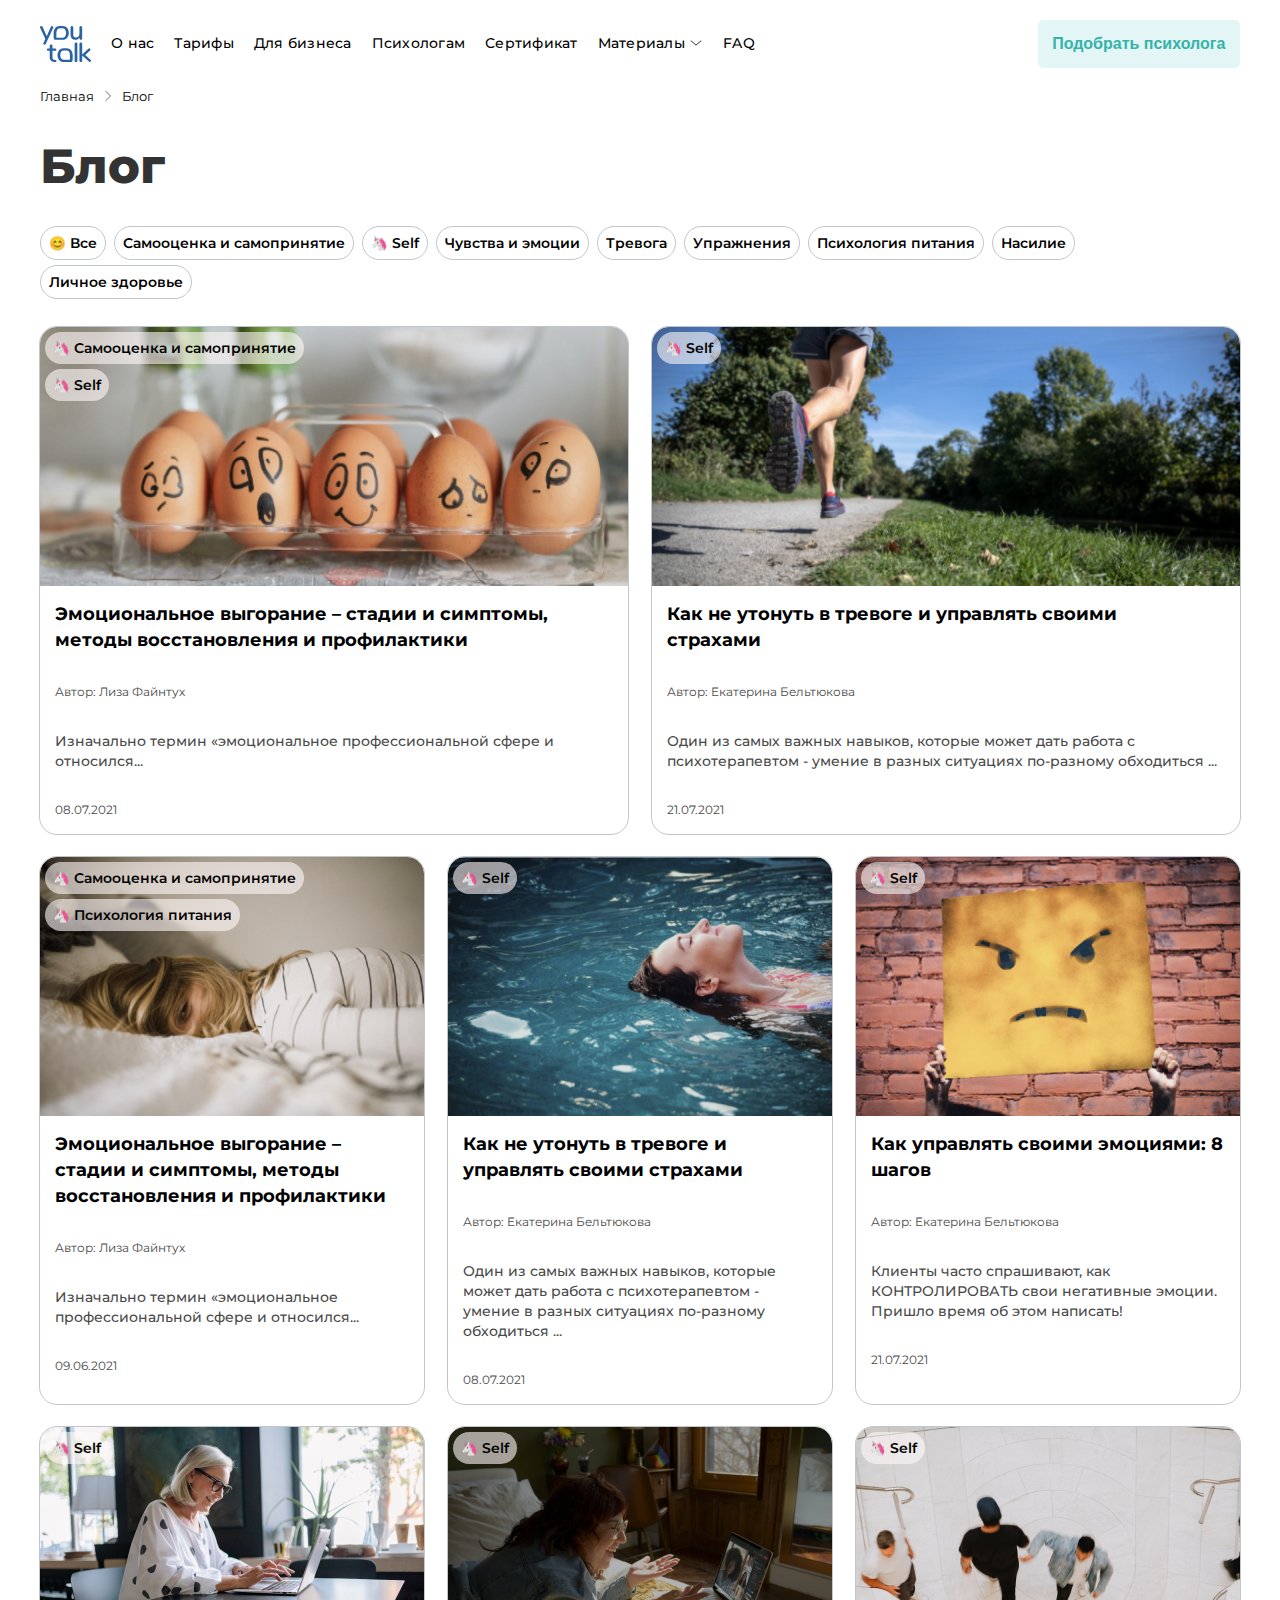
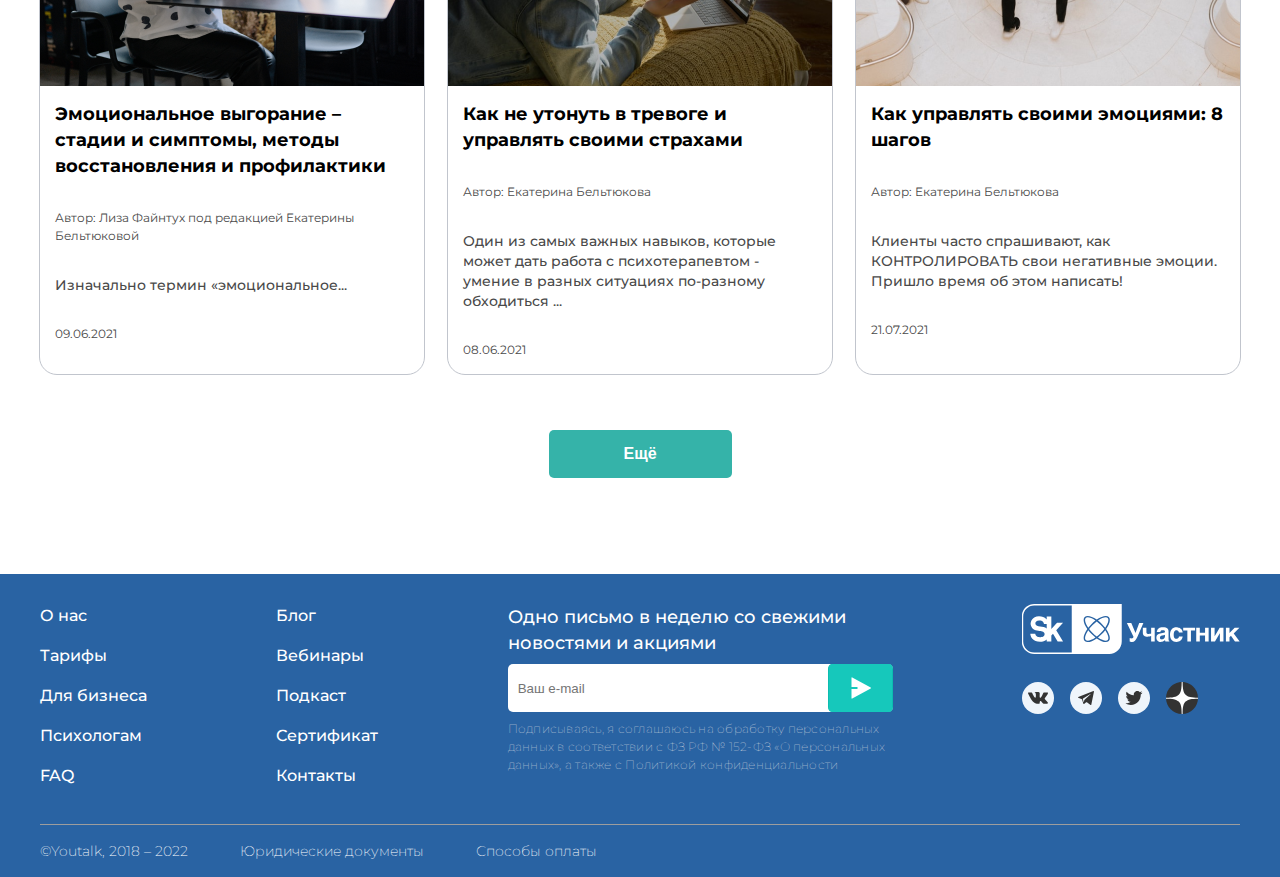
==== index.html @ 857fe553 "first commit" ====
<!DOCTYPE html>
<html lang="ru">

<head>
	<meta charset="UTF-8">
	<meta name="viewport" content="width=device-width, initial-scale=1.0">
	<link
		href="https://fonts.googleapis.com/css?family=Montserrat:regular,500,600,700,800,900,italic&display=swap&subset=cyrillic-ext"
		rel="stylesheet" />
	<link href="https://fonts.googleapis.com/css?family=Open+Sans:regular" rel="stylesheet" />
	<link rel="stylesheet" href="Css/Style_youtalk.css">
	<title>Блог</title>
</head>

<body>
	<header class="header">
		<div class="container">
			<div class="header__inner">
				<div class="header__conteiner-logo-menu">
					<div class="header__logo"><a href="#"><img src="Img/Blog/Header-logo/youtalk-logo.svg" alt="#"></a>
					</div>

					<nav class="menu">
						<ul class="menu__list">
							<li class="menu__item">
								<a class="menu__link" href="#">О нас</a>
							</li>
							<li class="menu__item">
								<a class="menu__link" href="#">Тарифы</a>
							</li>
							<li class="menu__item">
								<a class="menu__link" href="#">Для бизнеса</a>
							</li>
							<li class="menu__item">
								<a class="menu__link" href="#">Психологам</a>
							</li>
							<li class="menu__item">
								<a class="menu__link" href="#">Сертификат</a>
							</li>
							<li class="menu__item"><a class="menu__link" href="#">Материалы</a>
								<img class="menu__item-arrow" src="Img/Blog/Header-logo/Arrow-materials.svg" alt="arrow down">
							</li>
							<li class="menu__item">
								<a class="menur__link" href="#">FAQ</a>
							</li>
						</ul>
					</nav>
				</div>
				<button type="custom-button" class="header__btn">Подобрать психолога</button>


				<div class="burger-menu">
					<input id="menu__toggle" type="checkbox" />
					<label class="burger-menu__btn" for="menu__toggle">
						<span></span>
					</label>

					<ul class="burger-menu__box">
						<li>
							<a class="burger-menu__item" href="#">О нас</a>
						</li>
						<li>
							<a class="burger-menu__item" href="#">Тарифы</a>
						</li>
						<li>
							<a class="burger-menu__item" href="#">Для бизнеса</a>
						</li>
						<li>
							<a class="burger-menu__item" href="#">Психологам</a>
						</li>
						<li>
							<a class="burger-menu__item" href="#">Сертификат</a>
						</li>
						<li>
							<a class="burger-menu__item" href="#">Материалы</a>
						</li>
						<li>
							<a class="burger-menu__item" href="#">FAQ</a>
						</li>
					</ul>
				</div>
			</div>
		</div>
	</header>

	<main class="main">
		<div class="container">
			<div class="breadcrumbs">
				<a href="#">Главная</a>
				<img src="Img/Blog/Header-logo/Arrow_vertical.svg" alt="arrow right">
				<a href="/blog">Блог</a>
			</div>

			<h1 class="main__title">Блог</h1>

			<div class="filter">
				<ul class="filter__list">
					<li class="filter__item"><a href="#">&#128522; Все</a>
					</li>
					<li class="filter__item"><a href="#">Самооценка и самопринятие</a>
					</li>
					<li class="filter__item"><a href="#">&#129412; Self</a>
					</li>
					<li class="filter__item"><a href="#">Чувства и эмоции</a>
					</li>
					<li class="filter__item"><a href="#">Тревога</a>
					</li>
					<li class="filter__item"><a href="#">Упражнения</a>
					</li>
					<li class="filter__item"><a href="#">Психология питания</a>
					</li>
					<li class="filter__item"><a href="#">Насилие</a>
					</li>
					<li class="filter__item"><a href="#">Личное здоровье</a>
					</li>
				</ul>
			</div>

			<section class="content__section">
				<div class="content__article">
					<a href="./Article.html">
						<img class="content__article-img" src="Img/Blog/Main-lmgs/Eggs.png" alt="иллюстрация">
						<div class="content__article-filter-block">
							<p class="content__article-filter">&#129412; Самооценка и самопринятие</p>
							<p class="content__article-filter">&#129412; Self</p>
						</div>
						<p class="content__article-title">Эмоциональное выгорание – стадии и симптомы, методы восстановления и
							профилактики</p>
						<p class="content__article-autor">Автор: Лиза Файнтух</p>
						<p class="content__article-about">Изначально термин «эмоциональное профессиональной сфере и
							относился...</p>
						<p class="content__article-data">08.07.2021</p>
					</a>
				</div>

				<div class="content__article">
					<a href="./Article.html">
						<img class="content__article-img" src="Img/Blog/Main-lmgs/Running.png" alt="иллюстрация">
						<p class="content__article-single-filter">&#129412; Self</p>
						<p class="content__article-title">Как не утонуть в тревоге и управлять своими страхами</p>
						<p class="content__article-autor">Автор: Екатерина Бельтюкова</p>
						<p class="content__article-about">Один из самых важных навыков, которые может дать работа с
							психотерапевтом - умение в разных ситуациях по-разному обходиться ...</p>
						<p class="content__article-data">21.07.2021</p>
					</a>
				</div>

				<div class="content__article small-block">
					<a href="./Article.html">
						<img class="content__article-img" src="Img/Blog/Main-lmgs/Stressed.png" alt="иллюстрация">
						<div class="content__article-filter-block">
							<p class="content__article-filter">&#129412; Самооценка и самопринятие</p>
							<p class="content__article-filter">&#129412; Психология питания</p>
						</div>
						<p class="content__article-title">Эмоциональное выгорание – стадии и симптомы, методы восстановления и
							профилактики</p>
						<p class="content__article-autor">Автор: Лиза Файнтух</p>
						<p class="content__article-about">Изначально термин «эмоциональное профессиональной сфере и
							относился...</p>
						<p class="content__article-data">09.06.2021</p>
					</a>
				</div>

				<div class="content__article small-block">
					<a href="./Article.html">
						<img class="content__article-img" src="Img/Blog/Main-lmgs/Swimming.png" alt="иллюстрация">
						<p class="content__article-single-filter">&#129412; Self</p>
						<p class="content__article-title">Как не утонуть в тревоге и управлять своими страхами</p>
						<p class="content__article-autor">Автор: Екатерина Бельтюкова</p>
						<p class="content__article-about">Один из самых важных навыков, которые может дать работа с
							психотерапевтом - умение в разных ситуациях по-разному обходиться ...</p>
						<p class="content__article-data">08.07.2021</p>
					</a>
				</div>

				<div class="content__article small-block">
					<a href="./Article.html">
						<img class="content__article-img" src="Img/Blog/Main-lmgs/Angry.png" alt="иллюстрация">
						<p class="content__article-single-filter">&#129412; Self</p>
						<p class="content__article-title">Как управлять своими эмоциями: 8 шагов</p>
						<p class="content__article-autor">Автор: Екатерина Бельтюкова</p>
						<p class="content__article-about">Клиенты часто спрашивают, как КОНТРОЛИРОВАТЬ свои негативные эмоции.
							Пришло время об этом написать!</p>
						<p class="content__article-data">21.07.2021</p>
					</a>
				</div>

				<div class="content__article small-block">
					<a href="./Article.html">
						<img class="content__article-img" src="Img/Blog/Main-lmgs/Woman-laptop1.png" alt="иллюстрация">
						<p class="content__article-single-filter">&#129412; Self</p>
						<p class="content__article-title">Эмоциональное выгорание – стадии и симптомы, методы восстановления и
							профилактики</p>
						<p class="content__article-autor">Автор: Лиза Файнтух под редакцией Екатерины Бельтюковой</p>
						<p class="content__article-about">Изначально термин «эмоциональное...</p>
						<p class="content__article-data">09.06.2021</p>
					</a>
				</div>

				<div class="content__article small-block">
					<a href="./Article.html">
						<img class="content__article-img" src="Img/Blog/Main-lmgs/Woman-laptop-2.png" alt="иллюстрация">
						<p class="content__article-single-filter">&#129412; Self</p>
						<p class="content__article-title">Как не утонуть в тревоге и управлять своими страхами</p>
						<p class="content__article-autor">Автор: Екатерина Бельтюкова</p>
						<p class="content__article-about">Один из самых важных навыков, которые может дать работа с
							психотерапевтом - умение в разных ситуациях по-разному обходиться ...</p>
						<p class="content__article-data">08.06.2021</p>
					</a>
				</div>

				<div class="content__article small-block">
					<a href="./Article.html">
						<img class="content__article-img" src="Img/Blog/Main-lmgs/Walking.ppl.png" alt="иллюстрация">
						<p class="content__article-single-filter">&#129412; Self</p>
						<p class="content__article-title">Как управлять своими эмоциями: 8 шагов</p>
						<p class="content__article-autor">Автор: Екатерина Бельтюкова</p>
						<p class="content__article-about">Клиенты часто спрашивают, как КОНТРОЛИРОВАТЬ свои негативные эмоции.
							Пришло время об этом написать!</p>
						<p class="content__article-data">21.07.2021</p>
					</a>
				</div>
			</section>
			<div class="main__btn">
				<button class="main__btn-more" type="button">Ещё</button>
			</div>
		</div>
	</main>

	<footer class="footer">
		<div class="conteiner">
			<div class="footer__menu">
				<ul class="footer__list">
					<li class="footer__item">
						<a class="footer__link footer__link-about" href="#">О нас</a>
					</li>
					<li class="footer__item">
						<a class="footer__link footer__link-tariffs" href="#">Тарифы</a>
					</li>
					<li class="footer__item">
						<a class="footer__link footer__link-business" href="#">Для бизнеса</a>
					</li>
					<li class="footer__item">
						<a class="footer__link footer__link-psychologists"" href=" #">Психологам</a>
					</li>
					<li class="footer__item">
						<a class="footer__link footer__link-faq" href="#">FAQ</a>
					</li>
				</ul>

				<ul class="footer__list">
					<li class="footer__item">
						<a class="footer__link footer__link-blog" href="#">Блог</a>
					</li>
					<li class="footer__item">
						<a class="footer__link footer__link-vebinars" href="#">Вебинары</a>
					</li>
					<li class="footer__item">
						<a class="footer__link footer__link-podcast" href="#">Подкаст</a>
					</li>
					<li class="footer__item">
						<a class="footer__link footer__link-certificate" href="#">Сертификат</a>
					</li>
					<li class="footer__item">
						<a class="footer__link footer__link-contacts" href="#">Контакты</a>
					</li>
				</ul>

				<div class="footer__form">
					<div class="footer__form-title">Одно письмо в неделю со свежими новостями и акциями</div>
					<form class="footer__email-confirm" onsubmit="alert('Ваша подписка оформлена')">
						<input class="footer__email-input" type="text" placeholder="Ваш e-mail">
						<button type="submit" class="footer__subscribe-button"><img src="Img/Blog/Footer-logos/sentmail.svg"
								alt=""></button>
					</form>
					<div class="footer__form-policy">Подписываясь, я соглашаюсь на обработку персональных данных в
						соответствии с ФЗ РФ № 152-ФЗ «О персональных данных», а также с Политикой конфиденциальности
					</div>
				</div>

				<div class="footer-menu__logo-link">
					<div class="footer-menu__link-sk">
						<a href="http://sk.ru" target="_blank"><img src="Img/Blog/Footer-logos/Sk-logo.svg" alt="logo Sk"
								href="http://sk.ru" target="_blank"><img class="footer-menu__sk-inscription"
								src="Img/Blog/Footer-logos/skУЧАСТНИК.svg" alt="logo Sk">
						</a>
					</div>

					<ul class="footer-menu__social">
						<li>
							<a class="footer-menu__social-item" href="http://vk.ru" target="_blank"><img
									src="Img/Blog/Footer-logos/vk-logo.svg" alt="logo vk"></a>
						</li>
						<li>
							<a class="footer-menu__social-item" href="https://web.telegram.org/k/" target="_blank"><img
									src="Img/Blog/Footer-logos/telegram-logo.svg" alt="logo tg"></a>
						</li>
						<li>
							<a class="footer-menu__social-item" href="http://twitter.com" target="_blank"><img
									src="Img/Blog/Footer-logos/twitter-logo.svg" alt="logo x"></a>
						</li>
						<li>
							<a class="footer-menu__social-item" href="https://dzen.ru" target="_blank"><img
									src="Img/Blog/Footer-logos/Onemore-logo.svg" alt="logo yandex"></a>
						</li>
					</ul>
				</div>
			</div>

			<div class="footer__bottom">
				<div class="footer__copyright-list">
					<span class="footer-copyright__item"><a href="http:/google.com">©Youtalk, 2018 – 2022</a></span>
					<span class="footer-copyright__item"><a href="http:/google.com">Юридические документы</a></span>
					<span class="footer-copyright__item"><a href="http:/google.com">Способы оплаты</a></span>
				</div>
			</div>
		</div>
		</div>
	</footer>
</body>

</html>
---- Css/Style_youtalk.css ----
*,
*::before,
*::after {
	padding: 0;
	margin: 0;
	border: 0;
	box-sizing: border-box;
}

a {
	text-decoration: none;
}

ul,
ol,
li {
	list-style: none;
}

img {
	vertical-align: top;
}

h1,
h2,
h3,
h4,
h5,
h6 {
	font-weight: inherit;
	font-size: inherit;
}

a {
	color: rgb(0, 0, 0);
	text-decoration: none;
}

a:hover {
	color: rgb(86, 86, 86);
	/* Цвет гиперссылок при наведении */
}

a:active {
	color: #333333;
	/* Цвет гиперссылок после нажатия */
}

html,
body {
	margin: 0;
	padding: 0;
	width: 100%;
	color: #333333;
	font-weight: 500;
	line-height: 24px;
	font-family: Montserrat;
	font-size: 16px;
}

.container {
	max-width: 1230px;
	padding: 0px 15px;
	margin: 0 auto;
}

/*___________________________________________HEADER____________________________________________*/
.header__conteiner-logo-menu {
	display: flex;
	flex-direction: row;
	align-items: center;
	width: 95%;
}

.header__inner {
	display: flex;
	justify-content: space-between;
	align-items: center;
	padding-top: 20px;
}

.menu__list {
	display: flex;
	flex-direction: row;
	flex-wrap: no wrap;
	font-size: 14px;
	font-weight: 500;
	letter-spacing: 0.25px;
	line-height: 114%;
	white-space: nowrap;
	margin-left: 20px;
}

.menu__item:not(:last-child) {
	margin-right: 20px;
}

.header__btn {
	display: flex;
	align-items: center;
	justify-content: center;
	font-size: 16px;
	padding: 5px;
	background-color: #E3F5F5;
	color: #35B3A9;
	cursor: pointer;
	font-weight: 700;
	width: 230px;
	height: 48px;
	border-radius: 5px;
}

.header__btn:hover {
	color: #dafffb;
	background-color: #35B3A9;
	transition: 0.3s;
}

#menu__toggle {
	opacity: 0;
}

.burger-menu__btn {
	display: flex;
	align-items: center;
	position: sticky;
	top: 20px;
	right: 20px;
	width: 26px;
	height: 26px;
	cursor: pointer;
	z-index: 1;
}

.burger-menu__btn>span,
.burger-menu__btn>span::before,
.burger-menu__btn>span::after {
	position: absolute;
	top: 0;
	right: 0;
	width: 100%;
	height: 2px;
	background-color: #35B3A9;
	transition: 0.2s;
}

.burger-menu__btn>span::before {
	content: '';
	top: -8px;
}

.burger-menu__btn>span::after {
	content: '';
	top: 8px;
}

.hamburger-menu {
	position: absolute;
	top: 0;
	right: 0;
}

.burger-menu__box {
	display: flex;
	flex-direction: column;
	height: 380px;
	width: 345px;
	position: absolute;
	visibility: hidden;
	top: 25px;
	right: 0;
	background-color: #fafafa;
}

.burger-menu__item {
	margin: 10px;
}

.burger-menu__item {
	display: block;
	padding: 5px 5px;
	color: #000000;
	font-size: 20px;
	font-weight: 600;
	text-decoration: none;
}

.burger-menu__item:hover {
	background-color: #CFD8DC;
}

#menu__toggle:checked~.burger-menu__btn>span {
	transform: rotate(45deg);
}

#menu__toggle:checked~.burger-menu__btn>span::before {
	top: 0;
	transform: rotate(0);
}

#menu__toggle:checked~.burger-menu__btn>span::after {
	top: 0;
	transform: rotate(90deg);
}

#menu__toggle:checked~.burger-menu__box {
	visibility: visible;
}

/*_______________________________________MAIN ARTICLE________________________________________________*/
.background {
	background-image: url(../Img/Article/Main/Circle-pink-center.png), url(../Img/Article/Main/Circle-pink-bottom.png), url(../Img/Article/Main/Vector1.png);
	background-repeat: no-repeat, no-repeat, no-repeat;
	background-position: center right -470px, bottom 190px right -170px, bottom;
	background-size: auto, auto, 100%;
}

.content {
	display: flex;
	justify-content: space-between;
}

.article {
	width: 60%;
}

.article__info {
	font-size: 14px;
	font-weight: 500;
	color: #494949;
	margin-bottom: 15px;
}

.light-blue {
	color: #3289e5;
}

.article__section-text {
	margin-bottom: 15px;
}

.article__photo {
	margin-bottom: 15px;
	max-width: 100%;
	max-height: 100%;
}

.article__photo-small {
	margin-bottom: 15px;
	max-width: 100%;
	max-height: 100%;
	padding-right: 15px;
}

.article__photo-verticale {
	margin-bottom: 15px;
	max-width: 100%;
	max-height: 100%;
}

.article__content {
	font-size: 16px;
	font-weight: 700;
	margin-bottom: 15px;
}

.article__content-list {
	margin-bottom: 15px;
}

.article__content-list>li {
	text-decoration: underline;
	line-height: 24px;
	list-style: disc;
	margin-left: 20px;
	padding-bottom: 10px;
	text-underline-offset: 2.5px;
	cursor: pointer;
}

li::marker {
	color: #35B3A9;
	font-size: 20px;
}

ul.article__content-list-subheadings {
	list-style: none;
	padding: 0;
}

.article__content-list-subheadings {
	line-height: 24px;
	margin-left: 20px;
}

.article__section-title {
	font-size: 24px;
	font-weight: 700;
	margin-bottom: 15px;
}

.article__section-quote {
	background-color: #f0f6fe;
	border-radius: 15px;
	padding: 20px 20px;
	font-style: italic;
	background-image: url(../Img/Article/Main/Quots.png);
	background-repeat: no-repeat;
	background-size: auto;
	background-position: 3% 7%;
	margin-bottom: 15px;
}

.article__section-quote-text {
	margin-bottom: 15px;
}

.article__section-quote-autor {
	font-weight: 700;
	font-style: normal;
}

.article__section-list {
	margin-bottom: 15px;
}

.article__photo-description {
	font-size: 14px;
	color: #919191;
	line-height: 20px;
	margin-bottom: 15px;
}

.italic {
	background-image: url(../Img/Article/Main/Pink-circle-text.png);
	background-repeat: no-repeat;
	background-position: center;
	margin-bottom: 15px;
}

.italic-text {
	display: flex;
	text-align: center;
	font-style: italic;
	padding: 50px;
}

.block {
	display: flex;
	flex-direction: row;
	margin-bottom: 15px;
}

.article__section-photo {
	margin-right: 20px;
}

.article__exercise {
	width: 100%;
	padding: 20px;
	margin-bottom: 15px;
	border-radius: 10px;
}

.yellow {
	background-color: #FEFAEC;
}

.article__exercise-title {
	font-weight: 700;
	font-size: 18px;
	margin-bottom: 10px;
}

.orange {
	background-color: #FFF3EB;
}

.block-vertical {
	display: flex;
	flex-direction: row;
	justify-content: space-between;
}

.article__section-decor {
	display: block;
	margin: 0 auto;
	margin-top: 5px;
	margin-bottom: 20px;
}

.green {
	background-color: #e5f7f5;
}

.article__section-filter {
	display: flex;
	flex-direction: row;
	flex-wrap: wrap;
	gap: 5px;
	color: #2963A3;
	font-size: 14px;
}

.servises {
	width: 24%;
	margin-top: 30px;
}

.servises__card {
	display: flex;
	flex-direction: column;
	align-items: center;
	justify-content: center;
	border-radius: 10px;
	height: auto;
	padding: 25px 25px;
	width: 100%;
	margin-bottom: 20px;
}

.qlick-service {
	background-color: #edf5fc;
	text-align: center;
}

.servises__card-img {
	max-width: 100%;
	height: auto;
}

.fixed-height {
	min-height: 100%;
}

.servises__card-title {
	margin-bottom: 15px;
	font-size: 20px;
	font-weight: 700;
	margin-top: 15px;
}

.psycologist {
	position: relative;
	border: 1.5px solid #dcdcdc;
}

.servises__card-filters {
	display: flex;
	flex-direction: column;
	position: absolute;
	top: 0;
	left: 0;
}

.first {
	background-color: #d6d6d651;
	border-radius: 10px;
	padding: 5px;
	margin: 10px;
	cursor: pointer;
}

.second {
	background-color: #d6d6d651;
	border-radius: 10px;
	width: fit-content;
	padding: 5px;
	margin: 10px;
	cursor: pointer;
}

.servises__card-filter-img {
	height: 19px;
}

.servises__card-dr-name {
	font-size: 20px;
	font-weight: 700;
	margin-bottom: 15px;
}

.servises__card-text-expirience {
	font-size: 14px;
	color: #919191;
	line-height: 20px;
	border-bottom: 1px solid #919191;
	margin-bottom: 15px;
}

.gift-care {
	height: 292px;
	background-image: url(../Img/Article/Services/Gift-care.png);
	background-repeat: no-repeat;
	background-position: center;
	background-size: cover;
	cursor: pointer;
}

.gift-care {
	filter: alpha (opacity=100%);
	opacity: 1;
	transition: 0.5s;
}

.gift-care:hover {
	filter: alpha (opacity=60%);
	opacity: 0.6;
	transition: 0.5s;
}

.servises__card.buy-sessions {
	display: flex;
	justify-content: flex-start;
}

.buy-sessions {
	display: flex;
	align-items: flex-start;
	padding: 25px;
	line-height: 25px;
	border: 1.5px solid #dcdcdc;
	background-image: url(../Img/Article/Services/Gift-vlue.png), url(../Img/Article/Services/Gift-red.png);
	background-repeat: no-repeat, no-repeat;
	background-size: auto, auto;
	background-position: right bottom, right bottom;
}

ul.article__section-list li {
	line-height: 24px;
	list-style: disc;
	margin-left: 20px;
}

ul.servises__card-list li {
	line-height: 24px;
	list-style: disc;
	margin-left: 20px;
}

.servises__card-price {
	font-size: 24px;
	font-weight: 700;
	padding-bottom: 20px;
}

.servises__card-buy-btn {
	background-color: #35B3A9;
	width: 55%;
	height: 48px;
	font-size: 16px;
	color: #ffffff;
	font-weight: 700;
	border-radius: 5px;
	cursor: pointer;
}

.servises__card-btn {
	background-color: #35B3A9;
	width: 85%;
	height: 48px;
	font-size: 16px;
	color: #ffffff;
	font-weight: 700;
	border-radius: 5px;
	cursor: pointer;
	margin-top: 15px;
}

.servises__card-btn:hover {
	color: #35B3A9;
	background-color: #aff1ec;
	transition: 0.3s;
}

.servises__card-buy-btn:hover {
	color: #35B3A9;
	background-color: #aff1ec;
	transition: 0.3s;
}

.main__bottom-conteiner {
	display: flex;
	flex-direction: row;
	justify-content: space-between;
	padding-bottom: 60px;
	border-top: 1px solid #cecece;
	max-width: 1200px;
	margin-top: 35px;
	min-height: 400px;
}

.main__bottom-content {
	width: 30%;
	height: 430px;
	display: flex;
	flex-direction: column;
	justify-content: space-evenly;
}

.main__bottom-content-title {
	font-size: 48px;
	line-height: 56px;
	margin-top: 30px;
	font-weight: 800;
}

.main__bottom-content-btn {
	background-color: #35B3A9;
	width: 60%;
	height: 48px;
	font-size: 16px;
	color: #ffffff;
	font-weight: 700;
	border-radius: 5px;
	cursor: pointer;
}

.main__bottom-content-btn:hover {
	color: #35B3A9;
	background-color: #aff1ec;
	transition: 0.3s;
}

/*___________________________________________MAIN BLOG___________________________________*/
.breadcrumbs {
	display: flex;
	margin-top: 16px;
	gap: 6px;
	font-size: 13px;
	font-weight: 400;
	color: #4d4d4d;
	overflow: hidden;
	white-space: nowrap;
}

.breadcrumbs a:last-child {
	flex: 1;
	overflow: hidden;
	text-overflow: ellipsis;
}

.main__title,
.article__title {
	font-size: 48px;
	line-height: 56px;
	margin-top: 30px;
	font-weight: 800;
	margin-bottom: 15px;
}

.filter__list {
	display: flex;
	flex-direction: row;
	flex-wrap: wrap;
	margin-top: 32px;
	white-space: nowrap;
}

.filter__item {
	display: flex;
	flex-direction: row;
	font-weight: 600;
	font-size: 13.5px;
	letter-spacing: 0;
	background-color: #ffffff;
	border: 1.5px solid #C1C5CD;
	border-radius: 17px;
	cursor: pointer;
	margin-right: 8px;
	padding: 4px 8px;
	margin-bottom: 5px;
	color: #000000;
}

.content__section {
	display: flex;
	flex-wrap: wrap;
	justify-content: space-between;
	margin-bottom: 24px;
}

.content__article {
	position: relative;
	display: flex;
	flex-direction: column;
	height: auto;
	width: 49%;
	outline: 1.5px solid #C1C5CD;
	border-radius: 17px;
	cursor: pointer;
	margin-top: 23px;
}

.content__article-img {
	width: 100%;
	border-top-right-radius: 17px;
	border-top-left-radius: 17px;
}

.content__article-title {
	max-width: 541px;
	font-size: 18px;
	font-weight: 700;
	line-height: 26px;
	padding: 15px 15px 15px 15px;
}

.content__article-autor,
.content__article-data {
	font-size: 12px;
	line-height: 18px;
	letter-spacing: 0.25;
	font-weight: 400;
	color: #494949;
	padding: 15px 15px 15px 15px;
}

.content__article-about {
	font-size: 14px;
	line-height: 20px;
	letter-spacing: 0;
	color: #494949;
	padding: 15px 15px 15px 15px;
}

.small-block {
	height: auto;
	width: 32%;
	outline: 1.5px solid #C1C5CD;
	border-radius: 17px;
	cursor: pointer;
	margin-top: 23px;
}

.content__article-filter-block {
	position: absolute;
	display: flex;
	flex-direction: column;
	top: 5px;
	left: 5px;
}

.content__article-filter {
	display: flex;
	flex-direction: column;
	top: 5px;
	left: 5px;
	background-color: rgba(255, 249, 249, 0.6);
	width: fit-content;
	border-radius: 10px;
	font-weight: 600;
	font-size: 13.5px;
	letter-spacing: 0;
	border-radius: 17px;
	cursor: pointer;
	padding: 4px 8px;
	margin-bottom: 5px;
	color: #000000;
}

.content__article-single-filter {
	position: absolute;
	top: 5px;
	left: 5px;
	background-color: rgba(255, 249, 249, 0.6);
	border-radius: 10px;
	font-weight: 600;
	font-size: 13.5px;
	letter-spacing: 0;
	border-radius: 17px;
	cursor: pointer;
	padding: 4px 8px;
	color: #000000;
}

:nth-child(2n) .main__btn {
	display: flex;
	justify-content: center;
	margin-top: 56px;
	margin-bottom: 96px;
}

.main__btn-more {
	background-color: #35B3A9;
	border: none;
	border-radius: 5px;
	width: 183px;
	height: 48px;
	color: #ffffff;
	font-weight: 600;
	font-size: 16px;
	cursor: pointer;
}

.main__btn-more:hover {
	color: #35B3A9;
	background-color: #aff1ec;
	transition: 0.3s;
}

/*____________________________________________________FOOTER_____________________________________*/
.footer a {
	color: white;
	text-decoration: none;
}

.footer a:hover {
	color: rgb(194, 194, 194);
}

.footer a:active {
	color: rgb(152, 147, 147);
}

.footer {
	background-color: #2963A3;
	height: 100%;
}

.conteiner {
	max-width: 1230px;
	padding: 0px 15px;
	margin: 0 auto;
}

.footer__menu {
	margin: 0 auto;
	display: flex;
	justify-content: space-between;
	flex-wrap: wrap;
	height: auto;
	padding-top: 30px;
}

.footer__item {
	font-size: 16px;
	line-height: 24px;
	margin-bottom: 16px;
	cursor: pointer;
	color: #ffffff;
}

.footer__form {
	display: flex;
	flex-direction: column;
	max-width: 385px;
	padding-bottom: 10px;
}

.footer__form-title {
	font-size: 18px;
	line-height: 26px;
	margin-bottom: 8px;
	color: #ffffff;
}

.footer__email-confirm {
	display: flex;
	position: relative;
}

.footer__email-input {
	width: 100%;
	height: 48px;
	padding: 10px 0px 10px 10px;
	border-radius: 5px;
	margin-bottom: 8px;
}

.footer__subscribe-button {
	position: absolute;
	right: 0;
	border-radius: 5px;
	cursor: pointer;
	background-color: #03B2A5;
}

.footer__subscribe-button {
	filter: alpha (opacity=100%);
	opacity: 1;
	transition: 0.3s;
}

.footer__subscribe-button:hover {
	filter: alpha (opacity=70%);
	opacity: 0.7;
}

.footer__form-policy {
	font-size: 12px;
	font-weight: 100;
	line-height: 18px;
	letter-spacing: 0.25px;
	color: #e0e2e4;
	max-width: 486px;
	margin-bottom: 8px;
}

.footer-menu__logo-link {
	display: flex;
	flex-direction: column;
}

.footer-menu__sk-inscription {
	margin-top: 18px;
	margin-left: 4px;
	margin-bottom: 40px;
}

.footer-menu__social {
	display: flex;
	flex-direction: raw;
	justify-content: space-between;
	width: 176px;
}

.footer__bottom {
	border-top: 1px solid #9D9D9D;
	margin-top: 20px;
}

.footer__copyright-list {
	font-size: 14px;
	font-weight: 200;
	line-height: 20px;
	color: #e0e2e4;
	margin-top: 16px;
	padding-bottom: 16px;
}

.footer-copyright__item {
	margin-right: 48px;
	cursor: pointer;
	margin-bottom: 20px;
}

/*____________________________________________________MEDIA_____________________________________*/
@media only screen and (max-width: 1024px) {
	.article {
		width: 73%;
	}

	.article__photo {
		width: 725px;
	}

	.content__article {
		width: 49%;
		margin-bottom: 8px;
	}

	.small-block {
		width: 32%;
	}

	.content__article-img {
		width: 100%;
	}

	.background {
		background-image: none;
	}

	.main__bottom-conteiner {
		display: none;
	}

	.article__section-filter {
		display: none;
	}

	.menu__item:not(:last-child) {
		margin-right: 15px;
	}

	.conteiner__logo-menu {
		width: 70%;
	}

	.menu__list {
		flex-wrap: wrap;
	}
}

@media (max-width: 1024px) {
	.article__content-list li:nth-child(2) {
		display: none;
	}
}

@media (max-width: 1024px) {

	.article__content-list li:nth-child(3),
	.article__content-list li:nth-child(4)~li {
		display: none;
	}
}

@media only screen and (max-width: 1002px) {
	.header__btn {
		display: none;
	}
}

@media only screen and (max-width: 768px) {
	.article {
		width: 100%;
	}

	.content {
		display: flex;
		flex-wrap: wrap;
	}

	.servises {
		display: flex;
		flex-direction: row;
		flex-wrap: wrap;
		justify-content: space-between;
		width: 100%;
	}

	.servises__card {
		width: 49%;
	}

	.content__article {
		width: 100%;
		margin-bottom: 8px;
	}

	.small-block {
		width: 48%;
		margin-bottom: 8px;
	}

	.content__article-img {
		width: 100%;
	}

	.menu,
	.header__btn {
		display: none;
	}

	.article__photo-verticale {
		padding-right: 0;
	
		justify-content: space-between;
	}
}

@media only screen and (min-width: 769px) {
	.burger-menu {
		display: none;
	}
}

@media only screen and (max-width: 540px) {
	.block {
		flex-direction: column;
	}
}

@media only screen and (max-width: 414px) {
	.footer__copyright-list {
		display: flex;
		flex-direction: column;
	}

	.text-vertical {
		display: flex;
		flex-direction: row;
		flex-wrap: wrap;
	}

	.block-vertical {
		display: flex;
		flex-direction: row;
		flex-wrap: wrap;
	}

   .article__photo-small {
		width: 411px;
		padding-right: 0;
	}

	.article__photo-verticale {
		padding-right: 0;
	}

	.servises {
		display: flex;
		flex-direction: column;
		width: 100%;
	}

	.servises__card {
		width: 100%;
	}

	.article__title {
		font-size: 30px;
		line-height: 40px;
	}

	.filter__list {
		flex-wrap: nowrap;
		overflow-x: scroll;
	}

	.content__article-img {
		width: 100%;
		margin-bottom: 8px;
	}

	.small-block {
		width: 100%;
		margin-bottom: 8px;
	}

	.article__img {
		width: 100%;
	}

	.content__article-img {
		width: 100%;
		margin-bottom: 8px;
	}

	.small-block {
		width: 100%;
		margin-bottom: 8px;
	}

	.content__article-img {
		width: 100%;
	}
}

@media only screen and (max-width: 320px) {
	.footer__subscribe-button {
		display: none;
	}
}
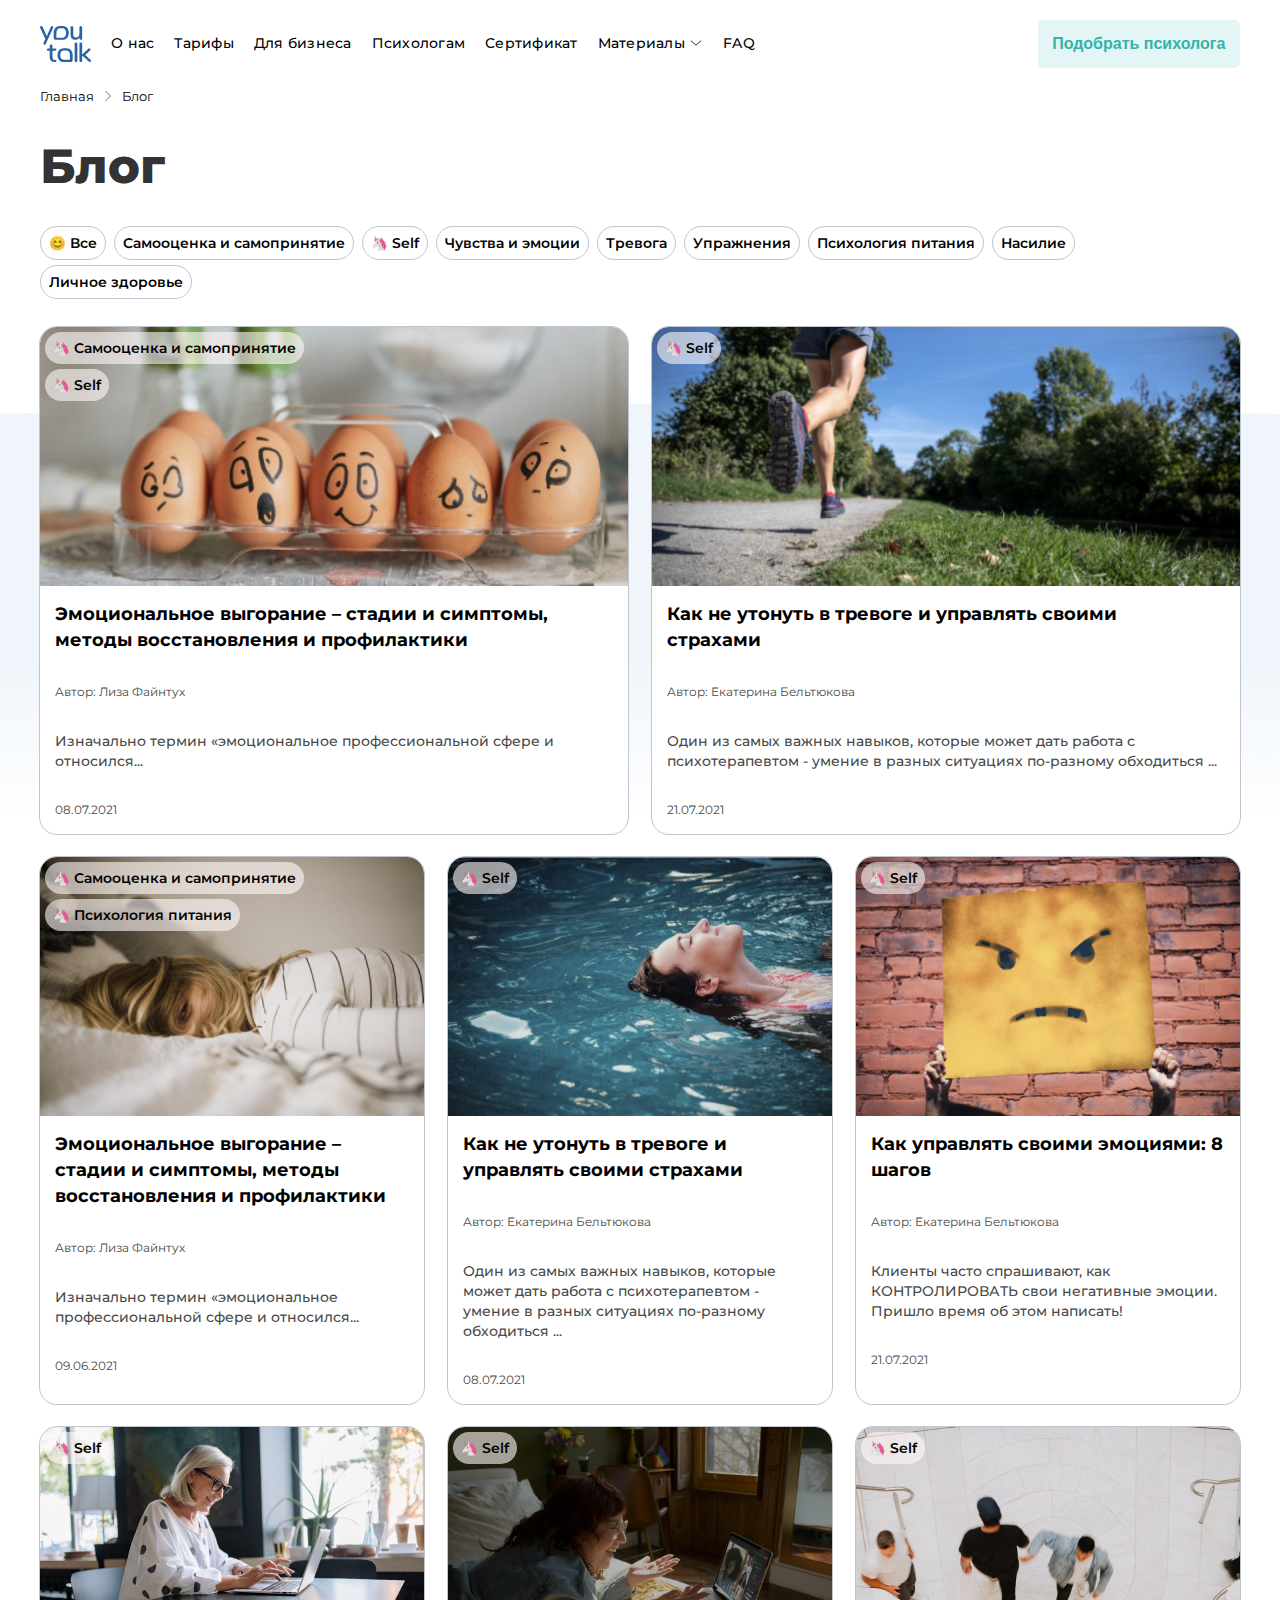
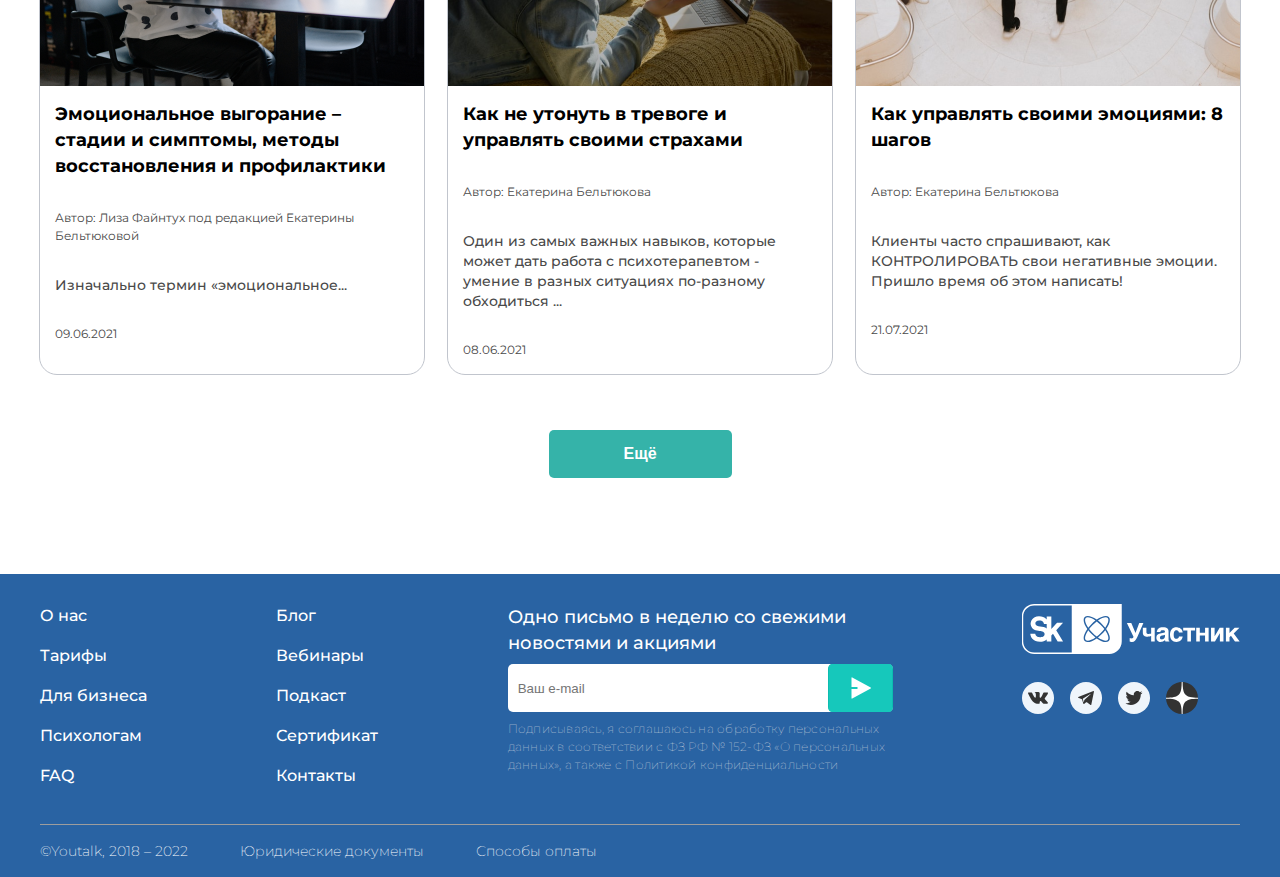
==== commit 02123059: "22.22.23" ====
--- a/index.html
+++ b/index.html
@@ -14,7 +14,7 @@
 
 <body>
 	<header class="header">
-		<div class="container">
+		<div class="header container">
 			<div class="header__inner">
 				<div class="header__conteiner-logo-menu">
 					<div class="header__logo"><a href="#"><img src="Img/Blog/Header-logo/youtalk-logo.svg" alt="#"></a>
@@ -83,9 +83,9 @@
 		</div>
 	</header>
 
-	<main class="main">
-		<div class="container">
-			<div class="breadcrumbs">
+	<main class="main background-blog">
+		<div class="main container">
+			<div class="main__breadcrumbs">
 				<a href="#">Главная</a>
 				<img src="Img/Blog/Header-logo/Arrow_vertical.svg" alt="arrow right">
 				<a href="/blog">Блог</a>
@@ -228,7 +228,7 @@
 	</main>
 
 	<footer class="footer">
-		<div class="conteiner">
+		<div class="footer conteiner">
 			<div class="footer__menu">
 				<ul class="footer__list">
 					<li class="footer__item">
--- a/Css/Style_youtalk.css
+++ b/Css/Style_youtalk.css
@@ -129,7 +129,7 @@
 	width: 26px;
 	height: 26px;
 	cursor: pointer;
-	z-index: 1;
+	z-index: 60;
 }
 
 .burger-menu__btn>span,
@@ -170,6 +170,8 @@
 	top: 25px;
 	right: 0;
 	background-color: #fafafa;
+	margin-top: 33px;
+	z-index: 59;
 }
 
 .burger-menu__item {
@@ -209,10 +211,17 @@
 
 /*_______________________________________MAIN ARTICLE________________________________________________*/
 .background {
-	background-image: url(../Img/Article/Main/Circle-pink-center.png), url(../Img/Article/Main/Circle-pink-bottom.png), url(../Img/Article/Main/Vector1.png);
+	background-image: url(../Img/Article/Main/Circle-pinl-center.png), url(../Img/Article/Main/Circle-pink-bottom.png), url(../Img/Article/Main/Vector1.png);
 	background-repeat: no-repeat, no-repeat, no-repeat;
 	background-position: center right -470px, bottom 190px right -170px, bottom;
 	background-size: auto, auto, 100%;
+}
+
+.background-blog {
+	background-image: url(../Img/Blog/Main-lmgs/Vector.png);
+	background-repeat: no-repeat;
+	background-position: center 320px;
+	background-size: 100%;
 }
 
 .content {
@@ -245,17 +254,11 @@
 	max-height: 100%;
 }
 
-.article__photo-small {
+.block-orizzontale-photo {
 	margin-bottom: 15px;
 	max-width: 100%;
 	max-height: 100%;
 	padding-right: 15px;
-}
-
-.article__photo-verticale {
-	margin-bottom: 15px;
-	max-width: 100%;
-	max-height: 100%;
 }
 
 .article__content {
@@ -345,7 +348,7 @@
 	padding: 50px;
 }
 
-.block {
+.block-orizzontale {
 	display: flex;
 	flex-direction: row;
 	margin-bottom: 15px;
@@ -376,10 +379,21 @@
 	background-color: #FFF3EB;
 }
 
-.block-vertical {
+.container-block-verticale {
 	display: flex;
 	flex-direction: row;
-	justify-content: space-between;
+}
+
+.photo-verticale {
+	width: 100%;
+}
+
+.block-verticale:first-child {
+	padding-right: 15px;
+}
+
+.block-verticale {
+	margin-bottom: 15px;
 }
 
 .article__section-decor {
@@ -623,7 +637,7 @@
 }
 
 /*___________________________________________MAIN BLOG___________________________________*/
-.breadcrumbs {
+.main__breadcrumbs {
 	display: flex;
 	margin-top: 16px;
 	gap: 6px;
@@ -634,7 +648,7 @@
 	white-space: nowrap;
 }
 
-.breadcrumbs a:last-child {
+.main__breadcrumbs a:last-child {
 	flex: 1;
 	overflow: hidden;
 	text-overflow: ellipsis;
@@ -690,6 +704,7 @@
 	border-radius: 17px;
 	cursor: pointer;
 	margin-top: 23px;
+	background-color: #ffffff;
 }
 
 .content__article-img {
@@ -1043,12 +1058,6 @@
 	.header__btn {
 		display: none;
 	}
-
-	.article__photo-verticale {
-		padding-right: 0;
-	
-		justify-content: space-between;
-	}
 }
 
 @media only screen and (min-width: 769px) {
@@ -1058,8 +1067,12 @@
 }
 
 @media only screen and (max-width: 540px) {
-	.block {
+	.block-orizzontale {
 		flex-direction: column;
+	}
+
+	.block-orizzontale-photo {
+		padding-right: 0;
 	}
 }
 
@@ -1069,24 +1082,20 @@
 		flex-direction: column;
 	}
 
-	.text-vertical {
+	.container-block-verticale {
 		display: flex;
 		flex-direction: row;
 		flex-wrap: wrap;
 	}
 
-	.block-vertical {
+	.block-verticale {
 		display: flex;
 		flex-direction: row;
 		flex-wrap: wrap;
 	}
 
-   .article__photo-small {
+	.article__photo-small {
 		width: 411px;
-		padding-right: 0;
-	}
-
-	.article__photo-verticale {
 		padding-right: 0;
 	}
 
